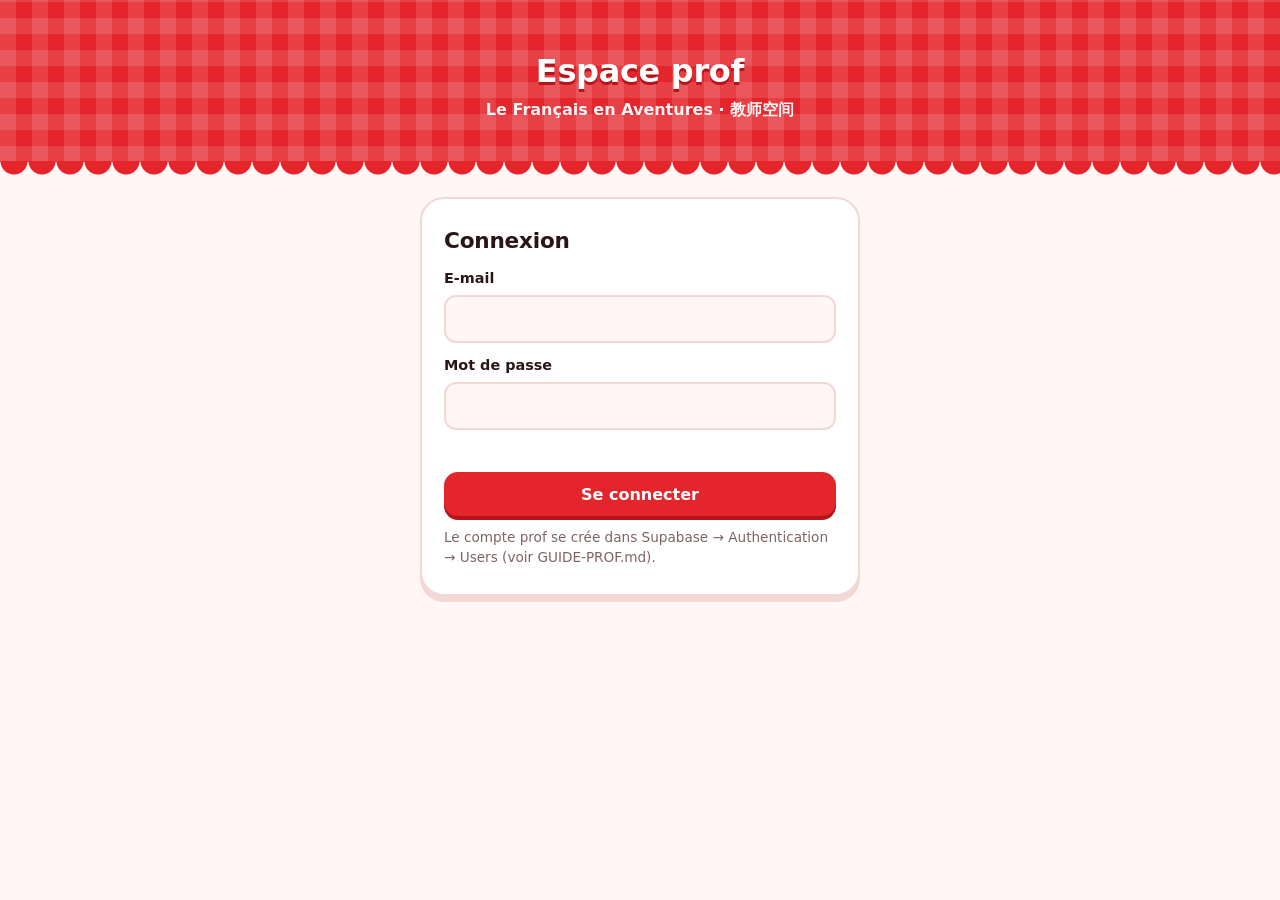
==== prof.html @ ea7dc6b1 "add more actions" ====
<!DOCTYPE html>
<html lang="fr">
<head>
  <meta charset="UTF-8">
  <meta name="viewport" content="width=device-width, initial-scale=1">
  <title>Espace prof — Le Français en Aventures</title>
  <meta name="robots" content="noindex, nofollow">
  <meta name="theme-color" content="#E4252B">
  <link rel="icon" type="image/png" href="icons/icon-192.png">
  <link rel="stylesheet" href="prof.css">
</head>
<body>
  <!-- Tableau de bord des profs : suivi des élèves et des devoirs.
       Les données viennent de Supabase (voir config.js et supabase/installation.sql). -->
  <div id="racine"></div>
  <div id="infobulle" class="infobulle" role="tooltip" hidden></div>
  <div id="fenetre" class="fenetre-fond" hidden></div>
  <div id="toast" class="toast" role="status" aria-live="polite"></div>

  <script src="config.js"></script>
  <script src="data.js"></script>
  <script src="prof.js"></script>
</body>
</html>
---- prof.css ----
/* =====================================================================
   🎨 Tableau de bord prof — même univers rouge & blanc que l'appli
   ===================================================================== */
:root {
  --rouge: #E4252B;
  --rouge-fonce: #B5141B;
  --rouge-nuit: #7A0C11;
  --rose: #FFE3E2;
  --rose-pale: #FFF6F5;
  --blanc: #FFFFFF;
  --encre: #2B1617;
  --encre-douce: #7E6364;
  --ligne: #F2D7D5;
  --ligne-forte: #E6BDBA;

  /* Statuts (toujours accompagnés d'une icône + d'un texte) */
  --ok: #14804A;      --ok-fond: #E3F7EA;
  --attention: #A15C00; --attention-fond: #FFF1D6;
  --critique: #B5141B; --critique-fond: #FFE3E2;
  --neutre: #6B5556;  --neutre-fond: #F4ECEB;

  /* Échelle d'activité (une seule teinte, du clair au foncé) */
  --act-0: #F4ECEB;
  --act-1: #F8B9B7;
  --act-2: #EE6E71;
  --act-3: #C3161E;

  --police-titre: ui-rounded, "SF Pro Rounded", "Nunito", "Varela Round", "Arial Rounded MT Bold", system-ui, sans-serif;
  --police: system-ui, -apple-system, BlinkMacSystemFont, "Segoe UI", Roboto, "PingFang SC", "Microsoft YaHei", sans-serif;
}
* { box-sizing: border-box; margin: 0; padding: 0; }
body { font-family: var(--police); background: var(--rose-pale); color: var(--encre); line-height: 1.45; min-height: 100vh; }
button, input, select { font: inherit; color: inherit; }
button { cursor: pointer; border: 0; background: none; }
[hidden] { display: none !important; }
:focus-visible { outline: 3px solid #FFB800; outline-offset: 2px; }
.titre-jeu { font-family: var(--police-titre); font-weight: 900; letter-spacing: -.01em; }
svg.ico { width: 1.15em; height: 1.15em; vertical-align: -0.18em; flex-shrink: 0; }

.vichy {
  background-color: var(--rouge);
  background-image:
    repeating-linear-gradient(0deg, rgba(255,255,255,.12) 0 16px, transparent 16px 32px),
    repeating-linear-gradient(90deg, rgba(255,255,255,.12) 0 16px, transparent 16px 32px);
  color: var(--blanc);
}
.auvent { height: 18px; background: radial-gradient(circle at 50% 0, var(--rouge) 13px, transparent 14px) 0 0 / 28px 18px repeat-x; margin-top: -1px; }

/* Boutons */
.btn {
  --bord: var(--ligne-forte);
  min-height: 44px; padding: 10px 18px; border-radius: 14px;
  font-family: var(--police-titre); font-weight: 800;
  display: inline-flex; align-items: center; justify-content: center; gap: 8px;
  box-shadow: 0 4px 0 var(--bord); transition: transform .08s, box-shadow .08s;
  white-space: nowrap;
  text-decoration: none;
}
.btn:active { transform: translateY(3px); box-shadow: 0 1px 0 var(--bord); }
.btn[disabled] { opacity: .5; pointer-events: none; }
.btn-rouge { background: var(--rouge); color: var(--blanc); --bord: var(--rouge-fonce); }
.btn-blanc { background: var(--blanc); color: var(--rouge-fonce); border: 2px solid var(--ligne); }
.btn-danger { background: var(--rouge-nuit); color: var(--blanc); --bord: #4A0609; }
.btn-transparent { background: rgba(255,255,255,.16); color: var(--blanc); border: 2px solid rgba(255,255,255,.4); box-shadow: none; }
.btn-petit { min-height: 36px; padding: 6px 12px; font-size: .88rem; }

/* ---------- Connexion ---------- */
.page-connexion { min-height: 100vh; display: flex; flex-direction: column; }
.page-connexion .haut { padding: 48px 20px 40px; text-align: center; }
.page-connexion .haut h1 { font-size: 2rem; text-shadow: 0 3px 0 var(--rouge-fonce); }
.page-connexion .haut p { font-weight: 600; opacity: .95; margin-top: 4px; }
.carte-login {
  width: min(440px, calc(100% - 32px)); margin: 18px auto 40px;
  background: var(--blanc); border: 2px solid var(--ligne); border-radius: 24px; box-shadow: 0 6px 0 var(--ligne);
  padding: 26px 22px; display: flex; flex-direction: column; gap: 12px;
}
.carte-login h2 { font-size: 1.35rem; }
.carte-login label { font-weight: 700; font-size: .9rem; display: flex; flex-direction: column; gap: 6px; }
.champ {
  min-height: 48px; padding: 10px 14px; border-radius: 12px;
  border: 2px solid var(--ligne); background: var(--rose-pale); font-size: 1rem;
}
.champ:focus { outline: none; border-color: var(--rouge); background: var(--blanc); }
.note { font-size: .85rem; color: var(--encre-douce); }
.erreur { color: var(--critique); font-weight: 700; font-size: .9rem; min-height: 1.3em; }

/* ---------- Structure ---------- */
.entete { padding: 16px 24px 18px; }
.entete .ligne { max-width: 1180px; margin: 0 auto; display: flex; align-items: center; gap: 14px; flex-wrap: wrap; }
.entete .logo { width: 44px; height: 44px; border-radius: 12px; background: var(--blanc); box-shadow: 0 3px 0 var(--rouge-fonce); }
.entete h1 { font-size: 1.35rem; line-height: 1.1; text-shadow: 0 2px 0 var(--rouge-fonce); flex: 1; min-width: 200px; }
.entete h1 small { display: block; font-family: var(--police); font-size: .8rem; font-weight: 600; opacity: .9; text-shadow: none; }
main { max-width: 1180px; margin: 0 auto; padding: 8px 24px 60px; }

.onglets { display: flex; gap: 8px; margin: 8px 0 22px; flex-wrap: wrap; }
.onglet {
  min-height: 44px; padding: 8px 18px; border-radius: 999px;
  font-family: var(--police-titre); font-weight: 800; color: var(--rouge-fonce);
  background: var(--blanc); border: 2px solid var(--ligne);
  display: inline-flex; align-items: center; gap: 8px;
}
.onglet[aria-selected="true"] { background: var(--rouge); color: var(--blanc); border-color: var(--rouge); box-shadow: 0 4px 0 var(--rouge-fonce); }
.onglet .compte { background: rgba(0,0,0,.12); border-radius: 999px; padding: 0 8px; font-size: .8rem; }

.carte { background: var(--blanc); border: 2px solid var(--ligne); border-radius: 20px; padding: 18px; box-shadow: 0 4px 0 var(--ligne); }
.carte + .carte, .grille + .carte, .carte + .grille { margin-top: 18px; }
.carte h2 { font-family: var(--police-titre); font-weight: 900; font-size: 1.15rem; margin-bottom: 4px; display: flex; align-items: center; gap: 8px; }
.carte .sous-titre { color: var(--encre-douce); font-size: .88rem; margin-bottom: 14px; }
.grille { display: grid; gap: 18px; align-items: start; }
.grille-2 { grid-template-columns: 1.4fr 1fr; }
@media (max-width: 860px) { .grille-2 { grid-template-columns: 1fr; } }

/* Tuiles chiffres clés */
.tuiles-stats { display: grid; grid-template-columns: repeat(4, 1fr); gap: 14px; margin-bottom: 18px; }
@media (max-width: 760px) { .tuiles-stats { grid-template-columns: repeat(2, 1fr); } }
.tuile-stat { background: var(--blanc); border: 2px solid var(--ligne); border-radius: 18px; padding: 14px 16px; box-shadow: 0 4px 0 var(--ligne); }
.tuile-stat .etiquette { font-size: .82rem; color: var(--encre-douce); font-weight: 700; }
.tuile-stat .valeur { font-family: var(--police-titre); font-weight: 900; font-size: 2rem; line-height: 1.1; margin-top: 4px; }
.tuile-stat .detail { font-size: .8rem; color: var(--encre-douce); margin-top: 2px; }

/* Histogramme */
.graph { position: relative; }
.graph-zone { position: relative; height: 180px; border-bottom: 1px solid var(--ligne-forte); }
.graph-zone .repere { position: absolute; left: 0; right: 0; border-top: 1px dashed var(--ligne); font-size: .7rem; color: var(--encre-douce); }
.graph-zone .repere span { position: absolute; top: -9px; left: 0; background: var(--blanc); padding-right: 6px; }
.barres { position: absolute; inset: 0 0 0 28px; display: flex; align-items: flex-end; gap: 2px; }
.col { flex: 1; height: 100%; display: flex; align-items: flex-end; justify-content: center; outline: none; }
.col .barre { width: min(70%, 26px); background: var(--rouge); border-radius: 4px 4px 0 0; min-height: 0; transition: background .15s; }
.col:hover .barre, .col:focus .barre { background: var(--rouge-fonce); }
.col.vide .barre { background: transparent; }
.axe-x { display: flex; gap: 2px; margin-left: 28px; margin-top: 6px; }
.axe-x span { flex: 1; text-align: center; font-size: .68rem; color: var(--encre-douce); white-space: nowrap; }

/* Listes "à surveiller" */
.alertes { list-style: none; display: flex; flex-direction: column; gap: 8px; }
.alertes li { display: flex; align-items: center; gap: 10px; padding: 10px 12px; border-radius: 12px; background: var(--rose-pale); border: 1px solid var(--ligne); }
.alertes li button { margin-left: auto; }
.alertes .qui { font-weight: 800; }
.alertes .quoi { font-size: .85rem; color: var(--encre-douce); }
.vide-message { color: var(--encre-douce); font-size: .9rem; padding: 10px 2px; }

/* Statuts */
.statut { display: inline-flex; align-items: center; gap: 5px; padding: 3px 10px; border-radius: 999px; font-size: .8rem; font-weight: 800; white-space: nowrap; }
.statut.ok { background: var(--ok-fond); color: var(--ok); }
.statut.attention { background: var(--attention-fond); color: var(--attention); }
.statut.critique { background: var(--critique-fond); color: var(--critique); }
.statut.neutre { background: var(--neutre-fond); color: var(--neutre); }
.statut .ico { width: 14px; height: 14px; }
.drapeaux { display: flex; gap: 6px; flex-wrap: wrap; }

/* Tableaux */
.tableau-wrap { overflow-x: auto; margin: 0 -18px; padding: 0 18px; }
table { width: 100%; border-collapse: collapse; font-size: .9rem; }
th { text-align: left; font-size: .75rem; text-transform: uppercase; letter-spacing: .05em; color: var(--encre-douce); padding: 8px 10px; border-bottom: 2px solid var(--ligne); white-space: nowrap; }
td { padding: 10px; border-bottom: 1px solid var(--ligne); vertical-align: middle; }
tr.cliquable { cursor: pointer; }
tr.cliquable:hover td { background: var(--rose-pale); }
td.nombre, th.nombre { text-align: right; font-variant-numeric: tabular-nums; }
.nom-eleve { display: flex; align-items: center; gap: 10px; font-weight: 800; }
.avatar { width: 34px; height: 34px; border-radius: 50%; background: var(--rouge); color: var(--blanc); display: inline-flex; align-items: center; justify-content: center; font-family: var(--police-titre); font-weight: 900; flex-shrink: 0; }
.outils-tableau { display: flex; gap: 10px; align-items: center; flex-wrap: wrap; margin-bottom: 12px; }
.outils-tableau .champ { min-height: 42px; flex: 1; min-width: 200px; }

/* Bande d'activité (14 jours) */
.bande { display: inline-flex; gap: 2px; }
.bande i { width: 11px; height: 20px; border-radius: 3px; background: var(--act-0); display: block; }
.bande i.a1 { background: var(--act-1); } .bande i.a2 { background: var(--act-2); } .bande i.a3 { background: var(--act-3); }
.legende-act { display: inline-flex; align-items: center; gap: 4px; font-size: .75rem; color: var(--encre-douce); }
.legende-act i { width: 11px; height: 14px; border-radius: 3px; display: inline-block; }

/* Devoirs */
.form-devoir { display: grid; grid-template-columns: 1fr 200px; gap: 12px; }
.form-devoir label { font-weight: 700; font-size: .88rem; display: flex; flex-direction: column; gap: 6px; }
.choix-etapes { grid-column: 1 / -1; display: grid; grid-template-columns: repeat(auto-fill, minmax(230px, 1fr)); gap: 10px; }
.groupe-niveau { border: 2px solid var(--ligne); border-radius: 14px; padding: 10px 12px; }
.groupe-niveau b { font-size: .88rem; display: block; margin-bottom: 6px; }
.form-devoir .case-etape { display: inline-flex; flex-direction: row; align-items: center; gap: 6px; margin: 0 12px 6px 0; font-size: .88rem; font-weight: 600; cursor: pointer; min-height: 32px; }
.case-etape input { width: 18px; height: 18px; accent-color: var(--rouge); }
.form-devoir .actions { grid-column: 1 / -1; display: flex; gap: 10px; align-items: center; flex-wrap: wrap; }
@media (max-width: 640px) { .form-devoir { grid-template-columns: 1fr; } }

.devoir-carte { border: 2px solid var(--ligne); border-radius: 18px; overflow: hidden; background: var(--blanc); }
.devoir-carte + .devoir-carte { margin-top: 14px; }
.devoir-entete { display: flex; align-items: center; gap: 14px; padding: 14px 16px; flex-wrap: wrap; cursor: pointer; }
.devoir-entete:hover { background: var(--rose-pale); }
.devoir-entete .titre { flex: 1; min-width: 220px; }
.devoir-entete .titre b { font-family: var(--police-titre); font-size: 1.1rem; }
.devoir-entete .titre small { display: block; color: var(--encre-douce); font-size: .82rem; }
.devoir-compteurs { display: flex; gap: 6px; flex-wrap: wrap; }
.devoir-detail { border-top: 2px dashed var(--ligne); padding: 6px 16px 14px; }
.tampon { font-family: var(--police-titre); font-weight: 900; font-size: .75rem; letter-spacing: .08em; text-transform: uppercase; color: var(--rouge); border: 2px solid var(--rouge); border-radius: 7px; padding: 1px 7px; transform: rotate(-3deg); display: inline-block; }

/* Fenêtre détail élève */
.fenetre-fond { position: fixed; inset: 0; background: rgba(43,22,23,.5); z-index: 40; display: flex; align-items: flex-start; justify-content: center; padding: 30px 16px; overflow-y: auto; }
.fenetre { width: min(920px, 100%); background: var(--blanc); border-radius: 24px; padding: 22px; box-shadow: 0 20px 50px rgba(0,0,0,.25); }
.fenetre-entete { display: flex; align-items: center; gap: 14px; margin-bottom: 16px; flex-wrap: wrap; }
.fenetre-entete .avatar { width: 54px; height: 54px; font-size: 1.5rem; }
.fenetre-entete h2 { font-family: var(--police-titre); font-weight: 900; font-size: 1.5rem; flex: 1; line-height: 1.1; }
.fenetre-entete h2 small { display: block; font-family: var(--police); font-weight: 600; font-size: .85rem; color: var(--encre-douce); }
.mini-stats { display: grid; grid-template-columns: repeat(4, 1fr); gap: 10px; margin-bottom: 16px; }
@media (max-width: 640px) { .mini-stats { grid-template-columns: repeat(2, 1fr); } }
.mini-stats div { background: var(--rose-pale); border-radius: 14px; padding: 10px 12px; }
.mini-stats b { display: block; font-family: var(--police-titre); font-size: 1.4rem; font-weight: 900; }
.mini-stats span { font-size: .78rem; color: var(--encre-douce); font-weight: 700; }
.fenetre h3 { font-family: var(--police-titre); font-weight: 900; font-size: 1.05rem; margin: 16px 0 8px; }

.infobulle { position: fixed; z-index: 70; pointer-events: none; background: var(--encre); color: var(--blanc); padding: 7px 10px; border-radius: 10px; font-size: .8rem; font-weight: 600; max-width: 260px; box-shadow: 0 6px 16px rgba(0,0,0,.2); }
.toast { position: fixed; left: 50%; bottom: 24px; transform: translate(-50%, 20px); background: var(--encre); color: var(--blanc); padding: 12px 18px; border-radius: 12px; font-weight: 700; opacity: 0; transition: all .2s; z-index: 80; pointer-events: none; }
.toast.visible { opacity: 1; transform: translate(-50%, 0); }
.chargement { text-align: center; padding: 60px 20px; color: var(--encre-douce); font-weight: 700; }
details.table-donnees { margin-top: 10px; font-size: .85rem; }
details.table-donnees summary { cursor: pointer; color: var(--rouge-fonce); font-weight: 700; min-height: 32px; display: flex; align-items: center; }

/* Classement de la semaine */
.rang-classement { display: inline-flex; align-items: center; justify-content: center; min-width: 30px; height: 30px; border-radius: 50%; font-family: var(--police-titre); font-weight: 900; color: var(--encre-douce); }
.rang-classement.r1 { background: #FFD23F; color: #5C3D00; }
.rang-classement.r2 { background: #DDE1E7; color: #3A3F47; }
.rang-classement.r3 { background: #F2C09A; color: #5A2F0E; }
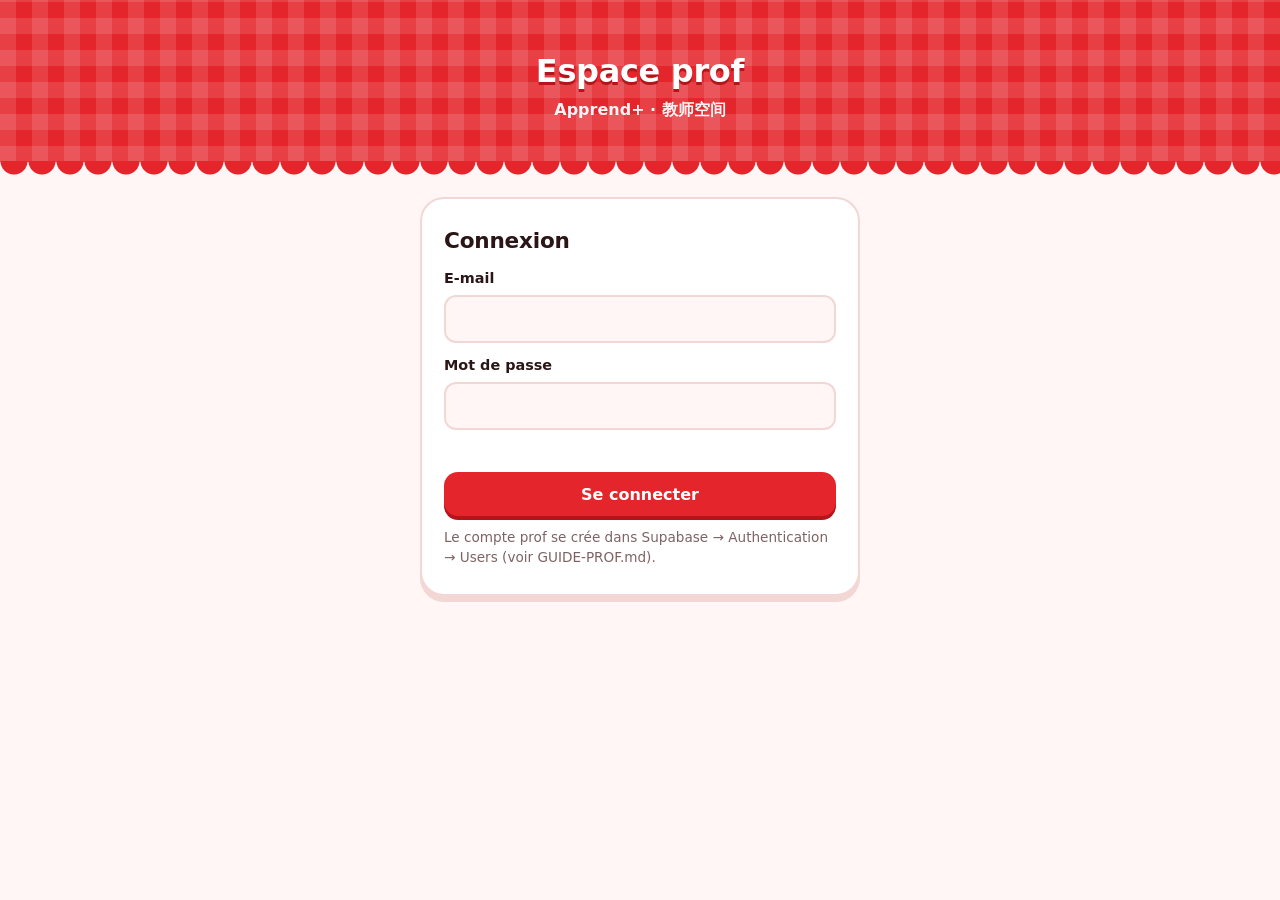
==== commit 552a6199: "Nouveau nom : Apprend+" ====
--- a/prof.html
+++ b/prof.html
@@ -2,16 +2,16 @@
 <html lang="fr">
 <head>
   <meta charset="UTF-8">
+  <meta http-equiv="Content-Security-Policy" content="default-src 'self'; script-src 'self'; style-src 'self' 'unsafe-inline'; img-src 'self' data:; connect-src 'self' https://*.supabase.co; object-src 'none'; base-uri 'self'; form-action 'self'">
+  <meta name="referrer" content="no-referrer">
   <meta name="viewport" content="width=device-width, initial-scale=1">
-  <title>Espace prof — Le Français en Aventures</title>
+  <title>Espace prof - Apprend+</title>
   <meta name="robots" content="noindex, nofollow">
   <meta name="theme-color" content="#E4252B">
   <link rel="icon" type="image/png" href="icons/icon-192.png">
   <link rel="stylesheet" href="prof.css">
 </head>
 <body>
-  <!-- Tableau de bord des profs : suivi des élèves et des devoirs.
-       Les données viennent de Supabase (voir config.js et supabase/installation.sql). -->
   <div id="racine"></div>
   <div id="infobulle" class="infobulle" role="tooltip" hidden></div>
   <div id="fenetre" class="fenetre-fond" hidden></div>
--- a/prof.css
+++ b/prof.css
@@ -1,6 +1,4 @@
-/* =====================================================================
-   🎨 Tableau de bord prof — même univers rouge & blanc que l'appli
-   ===================================================================== */
+/* Styles du tableau de bord prof. */
 :root {
   --rouge: #E4252B;
   --rouge-fonce: #B5141B;
@@ -64,7 +62,7 @@
 .btn-transparent { background: rgba(255,255,255,.16); color: var(--blanc); border: 2px solid rgba(255,255,255,.4); box-shadow: none; }
 .btn-petit { min-height: 36px; padding: 6px 12px; font-size: .88rem; }
 
-/* ---------- Connexion ---------- */
+/* Connexion */
 .page-connexion { min-height: 100vh; display: flex; flex-direction: column; }
 .page-connexion .haut { padding: 48px 20px 40px; text-align: center; }
 .page-connexion .haut h1 { font-size: 2rem; text-shadow: 0 3px 0 var(--rouge-fonce); }
@@ -84,7 +82,7 @@
 .note { font-size: .85rem; color: var(--encre-douce); }
 .erreur { color: var(--critique); font-weight: 700; font-size: .9rem; min-height: 1.3em; }
 
-/* ---------- Structure ---------- */
+/* Structure */
 .entete { padding: 16px 24px 18px; }
 .entete .ligne { max-width: 1180px; margin: 0 auto; display: flex; align-items: center; gap: 14px; flex-wrap: wrap; }
 .entete .logo { width: 44px; height: 44px; border-radius: 12px; background: var(--blanc); box-shadow: 0 3px 0 var(--rouge-fonce); }
